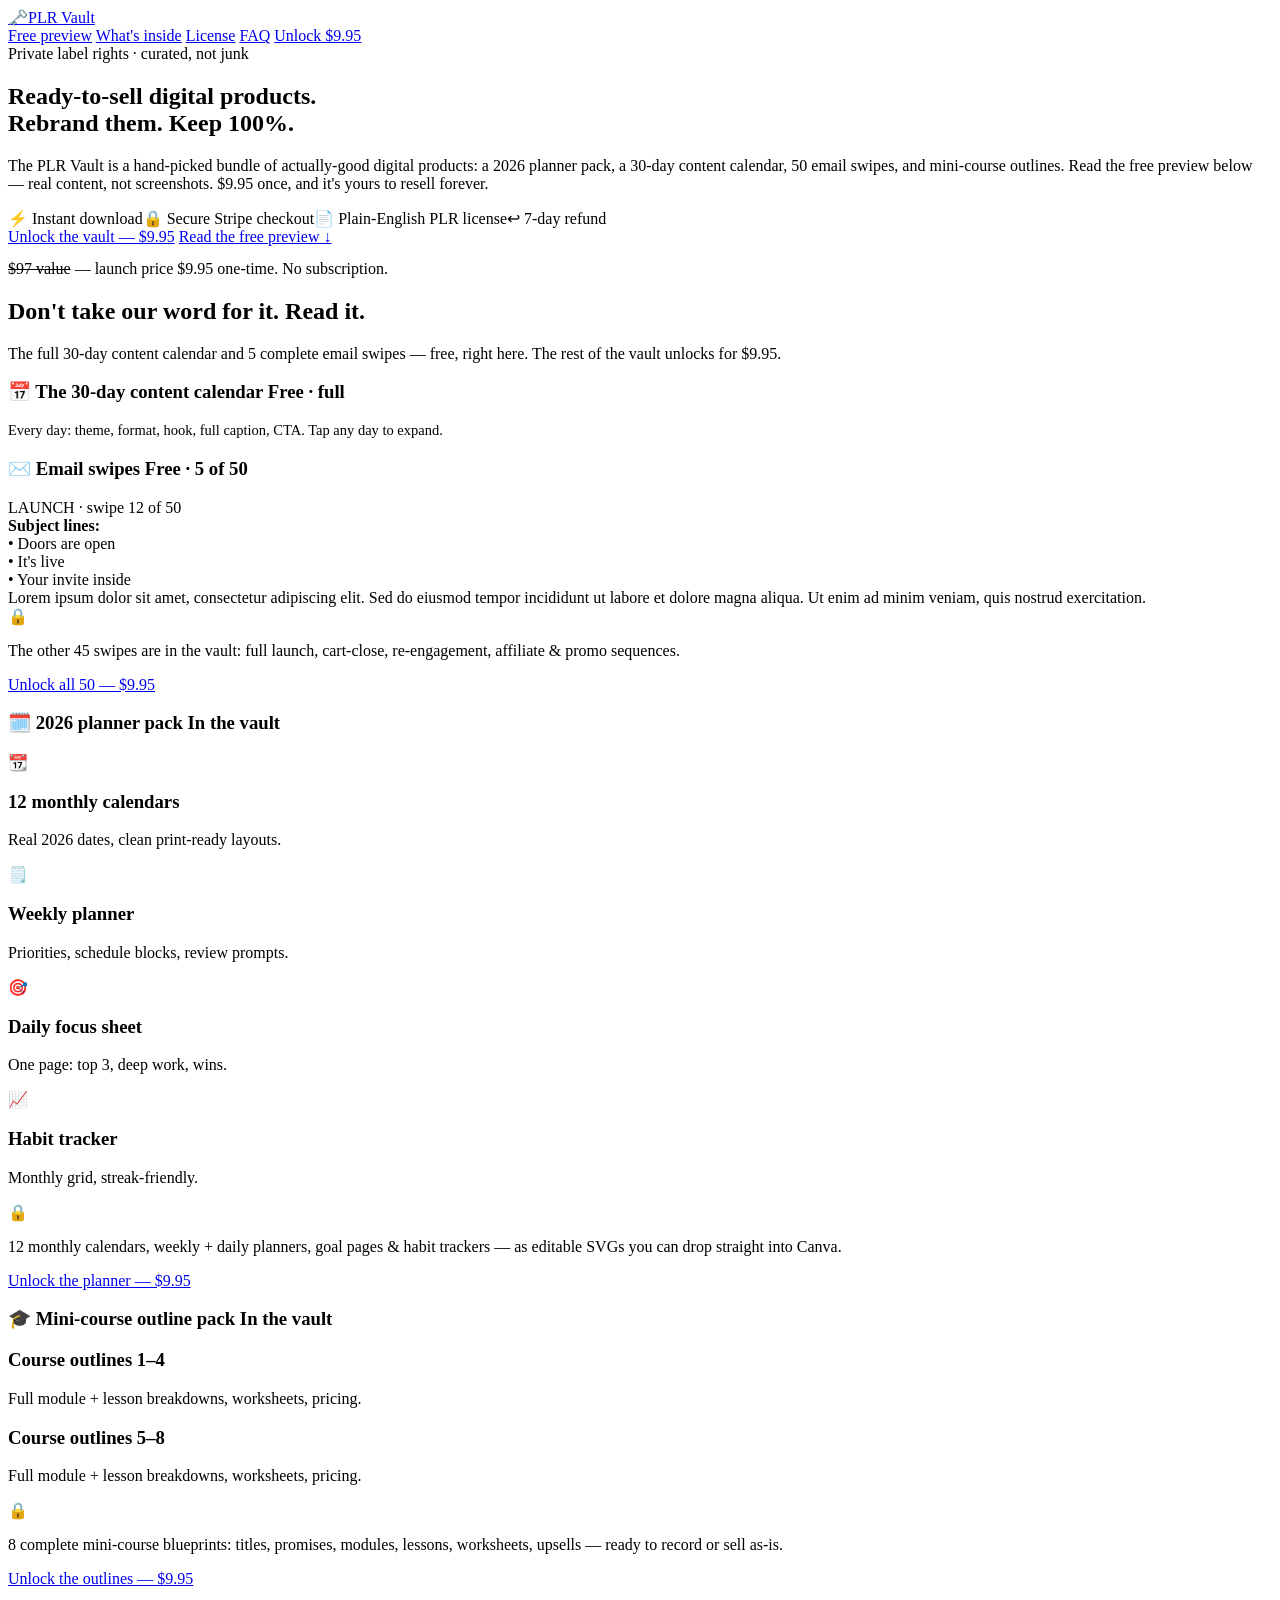
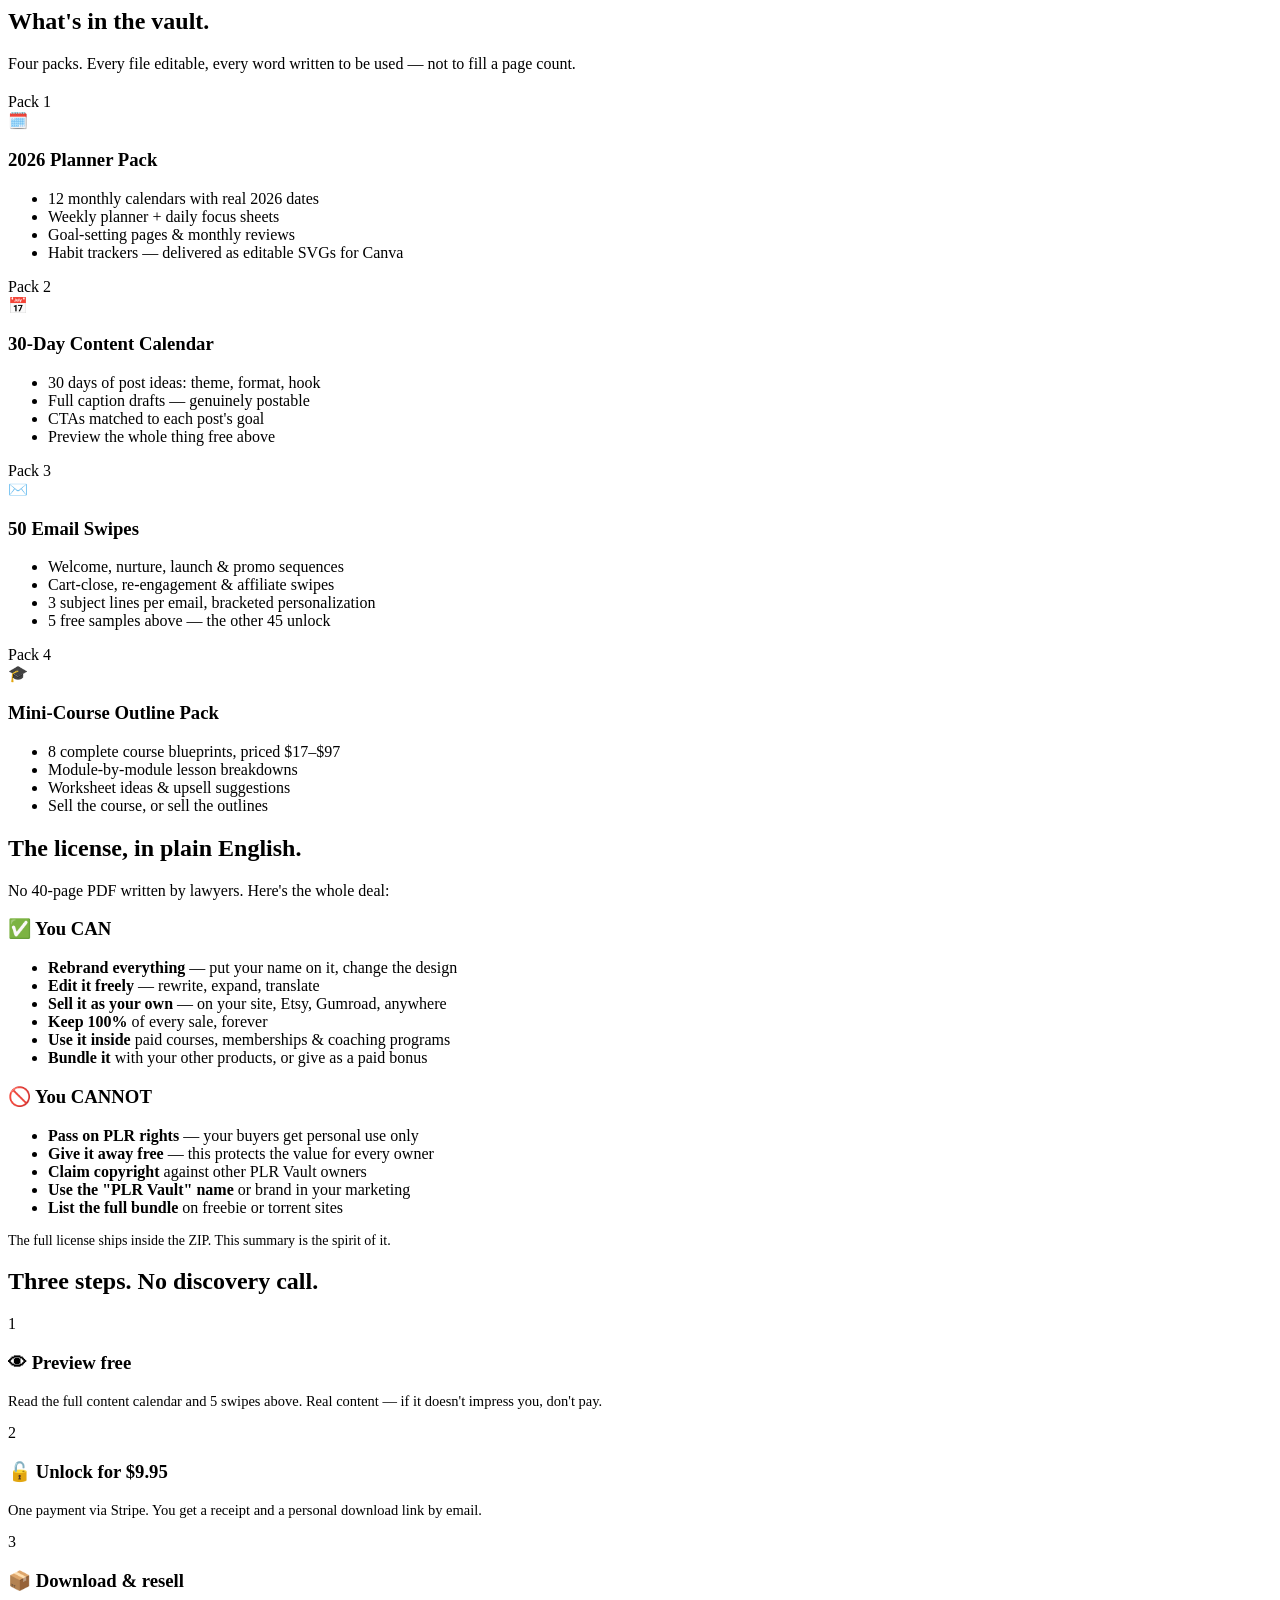
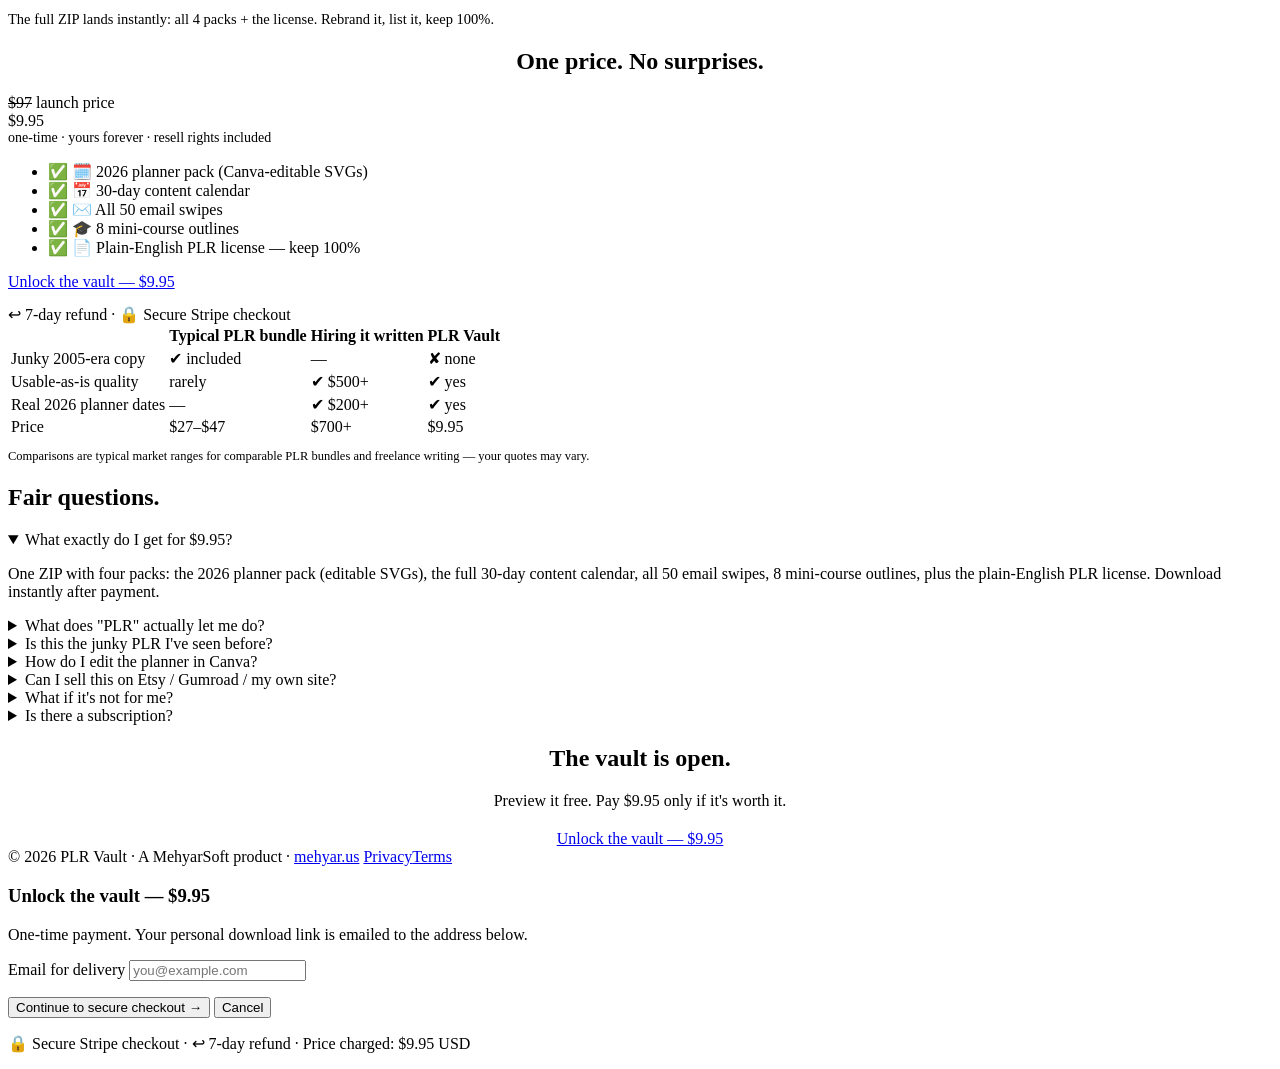
==== index.html @ eaf2afe1 "add index.html" ====
<!DOCTYPE html>
<html lang="en">
<head>
<meta charset="utf-8">
<meta name="viewport" content="width=device-width, initial-scale=1">
<title>PLR Vault — Ready-to-sell digital products. Rebrand them. Keep 100%.</title>
<meta name="description" content="A curated PLR bundle that doesn't feel like junk: 2026 planner pack, 30-day content calendar, 50 email swipes, mini-course outlines. Preview free. $9.95 one-time. Rebrand and resell as your own.">
<link rel="stylesheet" href="/styles.css">
<link rel="icon" href="data:image/svg+xml,<svg xmlns='http://www.w3.org/2000/svg' viewBox='0 0 100 100'><text y='.9em' font-size='90'>🗝️</text></svg>">
</head>
<body>

<header class="site-header">
  <div class="inner">
    <a class="brand" href="/"><span class="vault-mark">🗝️</span>PLR <span class="gold">Vault</span></a>
    <nav class="nav">
      <a href="#preview">Free preview</a>
      <a href="#inside">What's inside</a>
      <a href="#license">License</a>
      <a href="#faq">FAQ</a>
      <a class="nav-cta" href="#pricing" data-buy>Unlock $9.95</a>
    </nav>
  </div>
</header>

<main>
  <!-- HERO -->
  <section class="hero">
    <span class="kicker">Private label rights · curated, not junk</span>
    <h1>Ready-to-sell digital products.<br><span class="gold">Rebrand them. Keep 100%.</span></h1>
    <p class="lede">The PLR Vault is a hand-picked bundle of actually-good digital products: a 2026 planner pack, a 30-day content calendar, 50 email swipes, and mini-course outlines. Read the free preview below — real content, not screenshots. $9.95 once, and it's yours to resell forever.</p>
    <div class="trust-row">
      <span>⚡ Instant download</span><span>🔒 Secure Stripe checkout</span><span>📄 Plain-English PLR license</span><span>↩ 7-day refund</span>
    </div>
    <div class="hero-cta-row">
      <a class="btn" href="#pricing" data-buy>Unlock the vault — $9.95</a>
      <a class="btn ghost" href="#preview">Read the free preview ↓</a>
    </div>
    <p class="price-note" style="margin-top:14px"><s>$97 value</s> — launch price $9.95 one-time. No subscription.</p>
  </section>

  <!-- FREE PREVIEW -->
  <section id="preview">
    <h2 class="sec-title">Don't take our word for it. Read it.</h2>
    <p class="lede">The full 30-day content calendar and 5 complete email swipes — free, right here. The rest of the vault unlocks for $9.95.</p>

    <div class="teaser-block">
      <div class="teaser-head">
        <h3>📅 The 30-day content calendar <span class="free-badge">Free · full</span></h3>
      </div>
      <p class="lede" style="font-size:14.5px">Every day: theme, format, hook, full caption, CTA. Tap any day to expand.</p>
      <div class="cal-grid" id="cal-grid"></div>
    </div>

    <div class="teaser-block">
      <div class="teaser-head">
        <h3>✉️ Email swipes <span class="free-badge">Free · 5 of 50</span></h3>
      </div>
      <div id="swipe-list"></div>
      <div class="locked-card">
        <div class="blur">
          <div class="swipe"><div class="purpose">LAUNCH · swipe 12 of 50</div><div class="subj"><b>Subject lines:</b><br>• Doors are open<br>• It's live<br>• Your invite inside</div><div class="body">Lorem ipsum dolor sit amet, consectetur adipiscing elit. Sed do eiusmod tempor incididunt ut labore et dolore magna aliqua. Ut enim ad minim veniam, quis nostrud exercitation.</div></div>
        </div>
        <div class="locked-overlay">
          <div class="big">🔒</div>
          <p>The other 45 swipes are in the vault: full launch, cart-close, re-engagement, affiliate &amp; promo sequences.</p>
          <a class="btn small" href="#pricing" data-buy>Unlock all 50 — $9.95</a>
        </div>
      </div>
    </div>

    <div class="teaser-block">
      <div class="teaser-head">
        <h3>🗓️ 2026 planner pack <span class="locked-badge">In the vault</span></h3>
      </div>
      <div class="locked-card">
        <div class="blur">
          <div class="grid c4">
            <div class="card"><div class="icon">📆</div><h3>12 monthly calendars</h3><p>Real 2026 dates, clean print-ready layouts.</p></div>
            <div class="card"><div class="icon">🗒️</div><h3>Weekly planner</h3><p>Priorities, schedule blocks, review prompts.</p></div>
            <div class="card"><div class="icon">🎯</div><h3>Daily focus sheet</h3><p>One page: top 3, deep work, wins.</p></div>
            <div class="card"><div class="icon">📈</div><h3>Habit tracker</h3><p>Monthly grid, streak-friendly.</p></div>
          </div>
        </div>
        <div class="locked-overlay">
          <div class="big">🔒</div>
          <p>12 monthly calendars, weekly + daily planners, goal pages &amp; habit trackers — as editable SVGs you can drop straight into Canva.</p>
          <a class="btn small" href="#pricing" data-buy>Unlock the planner — $9.95</a>
        </div>
      </div>
    </div>

    <div class="teaser-block">
      <div class="teaser-head">
        <h3>🎓 Mini-course outline pack <span class="locked-badge">In the vault</span></h3>
      </div>
      <div class="locked-card">
        <div class="blur">
          <div class="grid c2">
            <div class="card"><h3>Course outlines 1–4</h3><p>Full module + lesson breakdowns, worksheets, pricing.</p></div>
            <div class="card"><h3>Course outlines 5–8</h3><p>Full module + lesson breakdowns, worksheets, pricing.</p></div>
          </div>
        </div>
        <div class="locked-overlay">
          <div class="big">🔒</div>
          <p>8 complete mini-course blueprints: titles, promises, modules, lessons, worksheets, upsells — ready to record or sell as-is.</p>
          <a class="btn small" href="#pricing" data-buy>Unlock the outlines — $9.95</a>
        </div>
      </div>
    </div>
  </section>

  <!-- WHAT'S INSIDE -->
  <section id="inside">
    <h2 class="sec-title">What's in the vault.</h2>
    <p class="lede">Four packs. Every file editable, every word written to be used — not to fill a page count.</p>
    <div class="grid c2" style="margin-top:20px">
      <div class="card">
        <span class="pack-count">Pack 1</span>
        <div class="icon">🗓️</div>
        <h3>2026 Planner Pack</h3>
        <ul>
          <li>12 monthly calendars with real 2026 dates</li>
          <li>Weekly planner + daily focus sheets</li>
          <li>Goal-setting pages &amp; monthly reviews</li>
          <li>Habit trackers — delivered as editable SVGs for Canva</li>
        </ul>
      </div>
      <div class="card">
        <span class="pack-count">Pack 2</span>
        <div class="icon">📅</div>
        <h3>30-Day Content Calendar</h3>
        <ul>
          <li>30 days of post ideas: theme, format, hook</li>
          <li>Full caption drafts — genuinely postable</li>
          <li>CTAs matched to each post's goal</li>
          <li>Preview the whole thing free above</li>
        </ul>
      </div>
      <div class="card">
        <span class="pack-count">Pack 3</span>
        <div class="icon">✉️</div>
        <h3>50 Email Swipes</h3>
        <ul>
          <li>Welcome, nurture, launch &amp; promo sequences</li>
          <li>Cart-close, re-engagement &amp; affiliate swipes</li>
          <li>3 subject lines per email, bracketed personalization</li>
          <li>5 free samples above — the other 45 unlock</li>
        </ul>
      </div>
      <div class="card">
        <span class="pack-count">Pack 4</span>
        <div class="icon">🎓</div>
        <h3>Mini-Course Outline Pack</h3>
        <ul>
          <li>8 complete course blueprints, priced $17–$97</li>
          <li>Module-by-module lesson breakdowns</li>
          <li>Worksheet ideas &amp; upsell suggestions</li>
          <li>Sell the course, or sell the outlines</li>
        </ul>
      </div>
    </div>
  </section>

  <!-- LICENSE -->
  <section id="license">
    <h2 class="sec-title">The license, in plain English.</h2>
    <p class="lede">No 40-page PDF written by lawyers. Here's the whole deal:</p>
    <div class="lic-grid">
      <div class="lic can">
        <h3>✅ You CAN</h3>
        <ul>
          <li><b>Rebrand everything</b> — put your name on it, change the design</li>
          <li><b>Edit it freely</b> — rewrite, expand, translate</li>
          <li><b>Sell it as your own</b> — on your site, Etsy, Gumroad, anywhere</li>
          <li><b>Keep 100%</b> of every sale, forever</li>
          <li><b>Use it inside</b> paid courses, memberships &amp; coaching programs</li>
          <li><b>Bundle it</b> with your other products, or give as a paid bonus</li>
        </ul>
      </div>
      <div class="lic cant">
        <h3>🚫 You CANNOT</h3>
        <ul>
          <li><b>Pass on PLR rights</b> — your buyers get personal use only</li>
          <li><b>Give it away free</b> — this protects the value for every owner</li>
          <li><b>Claim copyright</b> against other PLR Vault owners</li>
          <li><b>Use the "PLR Vault" name</b> or brand in your marketing</li>
          <li><b>List the full bundle</b> on freebie or torrent sites</li>
        </ul>
      </div>
    </div>
    <p class="lede" style="margin-top:16px; font-size:14px">The full license ships inside the ZIP. This summary is the spirit of it.</p>
  </section>

  <!-- HOW IT WORKS -->
  <section id="how">
    <h2 class="sec-title">Three steps. No discovery call.</h2>
    <div class="steps">
      <div class="step"><div class="n">1</div><h3>👁 Preview free</h3><p class="lede" style="font-size:14.5px">Read the full content calendar and 5 swipes above. Real content — if it doesn't impress you, don't pay.</p></div>
      <div class="step"><div class="n">2</div><h3>🔓 Unlock for $9.95</h3><p class="lede" style="font-size:14.5px">One payment via Stripe. You get a receipt and a personal download link by email.</p></div>
      <div class="step"><div class="n">3</div><h3>📦 Download &amp; resell</h3><p class="lede" style="font-size:14.5px">The full ZIP lands instantly: all 4 packs + the license. Rebrand it, list it, keep 100%.</p></div>
    </div>
  </section>

  <!-- PRICING -->
  <section id="pricing">
    <h2 class="sec-title" style="text-align:center">One price. No surprises.</h2>
    <div class="price-card">
      <div class="was"><s>$97</s> launch price</div>
      <div class="now"><span class="gold">$9.95</span></div>
      <div style="color:var(--muted); font-size:14px">one-time · yours forever · resell rights included</div>
      <ul>
        <li>✅ 🗓️ 2026 planner pack (Canva-editable SVGs)</li>
        <li>✅ 📅 30-day content calendar</li>
        <li>✅ ✉️ All 50 email swipes</li>
        <li>✅ 🎓 8 mini-course outlines</li>
        <li>✅ 📄 Plain-English PLR license — keep 100%</li>
      </ul>
      <a class="btn" href="#pricing" data-buy style="width:100%">Unlock the vault — $9.95</a>
      <p class="price-note" style="margin:14px 0 0">↩ 7-day refund · 🔒 Secure Stripe checkout</p>
    </div>
    <table class="vs-table">
      <tr><th></th><th>Typical PLR bundle</th><th>Hiring it written</th><th>PLR Vault</th></tr>
      <tr><td>Junky 2005-era copy</td><td>✔ included</td><td>—</td><td>✘ none</td></tr>
      <tr><td>Usable-as-is quality</td><td>rarely</td><td>✔ $500+</td><td>✔ yes</td></tr>
      <tr><td>Real 2026 planner dates</td><td>—</td><td>✔ $200+</td><td>✔ yes</td></tr>
      <tr><td>Price</td><td>$27–$47</td><td>$700+</td><td>$9.95</td></tr>
    </table>
    <p class="lede" style="font-size:12.5px; margin-top:10px">Comparisons are typical market ranges for comparable PLR bundles and freelance writing — your quotes may vary.</p>
  </section>

  <!-- FAQ -->
  <section id="faq">
    <h2 class="sec-title">Fair questions.</h2>
    <details class="faq" open>
      <summary>What exactly do I get for $9.95?</summary>
      <p>One ZIP with four packs: the 2026 planner pack (editable SVGs), the full 30-day content calendar, all 50 email swipes, 8 mini-course outlines, plus the plain-English PLR license. Download instantly after payment.</p>
    </details>
    <details class="faq">
      <summary>What does "PLR" actually let me do?</summary>
      <p>Rebrand it, edit it, and sell it as your own product — keeping 100% of every sale. Use it in courses and memberships too. The two hard rules: don't give it away free, and don't pass PLR rights on to your buyers (they buy personal-use rights from you).</p>
    </details>
    <details class="faq">
      <summary>Is this the junky PLR I've seen before?</summary>
      <p>No — that's the whole point of the Vault. Every swipe is written to send as-is, every calendar day is postable, every outline is a real course blueprint. Preview the free content above and judge for yourself.</p>
    </details>
    <details class="faq">
      <summary>How do I edit the planner in Canva?</summary>
      <p>The planner templates ship as SVG files. In Canva: upload the SVG, set it as your page background, then add text boxes on top. A step-by-step is in the README inside the ZIP.</p>
    </details>
    <details class="faq">
      <summary>Can I sell this on Etsy / Gumroad / my own site?</summary>
      <p>Yes — anywhere you sell digital products. Price it however you like and keep everything.</p>
    </details>
    <details class="faq">
      <summary>What if it's not for me?</summary>
      <p>Email us within 7 days and we'll refund you. Bad products shouldn't be your problem.</p>
    </details>
    <details class="faq">
      <summary>Is there a subscription?</summary>
      <p>No. $9.95 once. If we add future vaults, you buy only the ones you want.</p>
    </details>
  </section>

  <!-- FINAL CTA -->
  <section style="text-align:center">
    <h2 class="sec-title">The vault is open.</h2>
    <p class="lede" style="margin:0 auto 20px">Preview it free. Pay $9.95 only if it's worth it.</p>
    <a class="btn" href="#pricing" data-buy>Unlock the vault — $9.95</a>
  </section>
</main>

<footer>
  <div class="inner">
    <span>© 2026 PLR Vault · A MehyarSoft product · <a href="https://mehyar.us" target="_blank" rel="noreferrer">mehyar.us</a></span>
    <span><a href="/privacy.html">Privacy</a><a href="/terms.html">Terms</a></span>
  </div>
</footer>

<!-- buy modal -->
<div class="modal-back" id="buy-modal" role="dialog" aria-modal="true" aria-label="Checkout">
  <div class="modal">
    <h3>Unlock the vault — $9.95</h3>
    <p>One-time payment. Your personal download link is emailed to the address below.</p>
    <label for="buy-email">Email for delivery</label>
    <input type="email" id="buy-email" placeholder="you@example.com" autocomplete="email">
    <p class="err" id="buy-err"></p>
    <div class="row">
      <button class="btn small" id="buy-submit" style="flex:1">Continue to secure checkout →</button>
      <button class="btn small ghost" id="buy-cancel">Cancel</button>
    </div>
    <p class="fine">🔒 Secure Stripe checkout · ↩ 7-day refund · Price charged: $9.95 USD</p>
  </div>
</div>

<script src="/teaser-data.js"></script>
<script src="/app.js"></script>
</body>
</html>
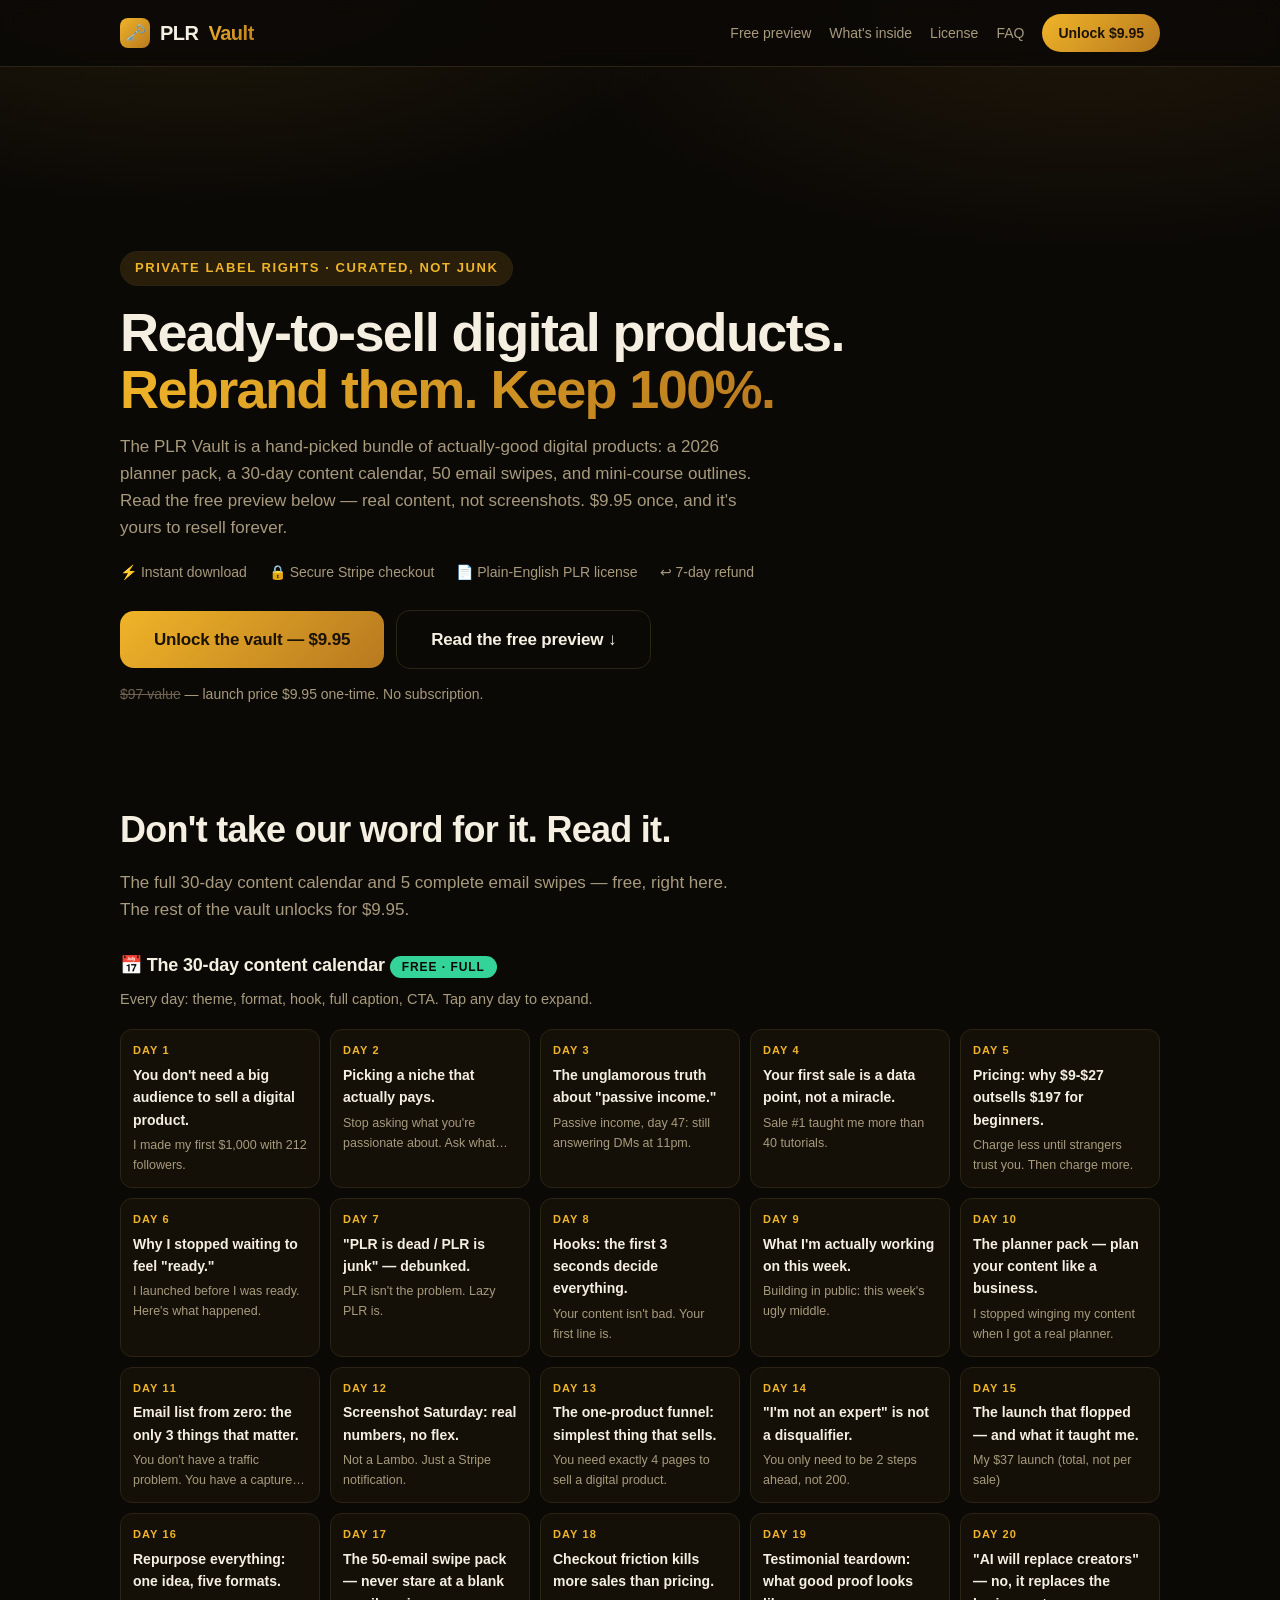
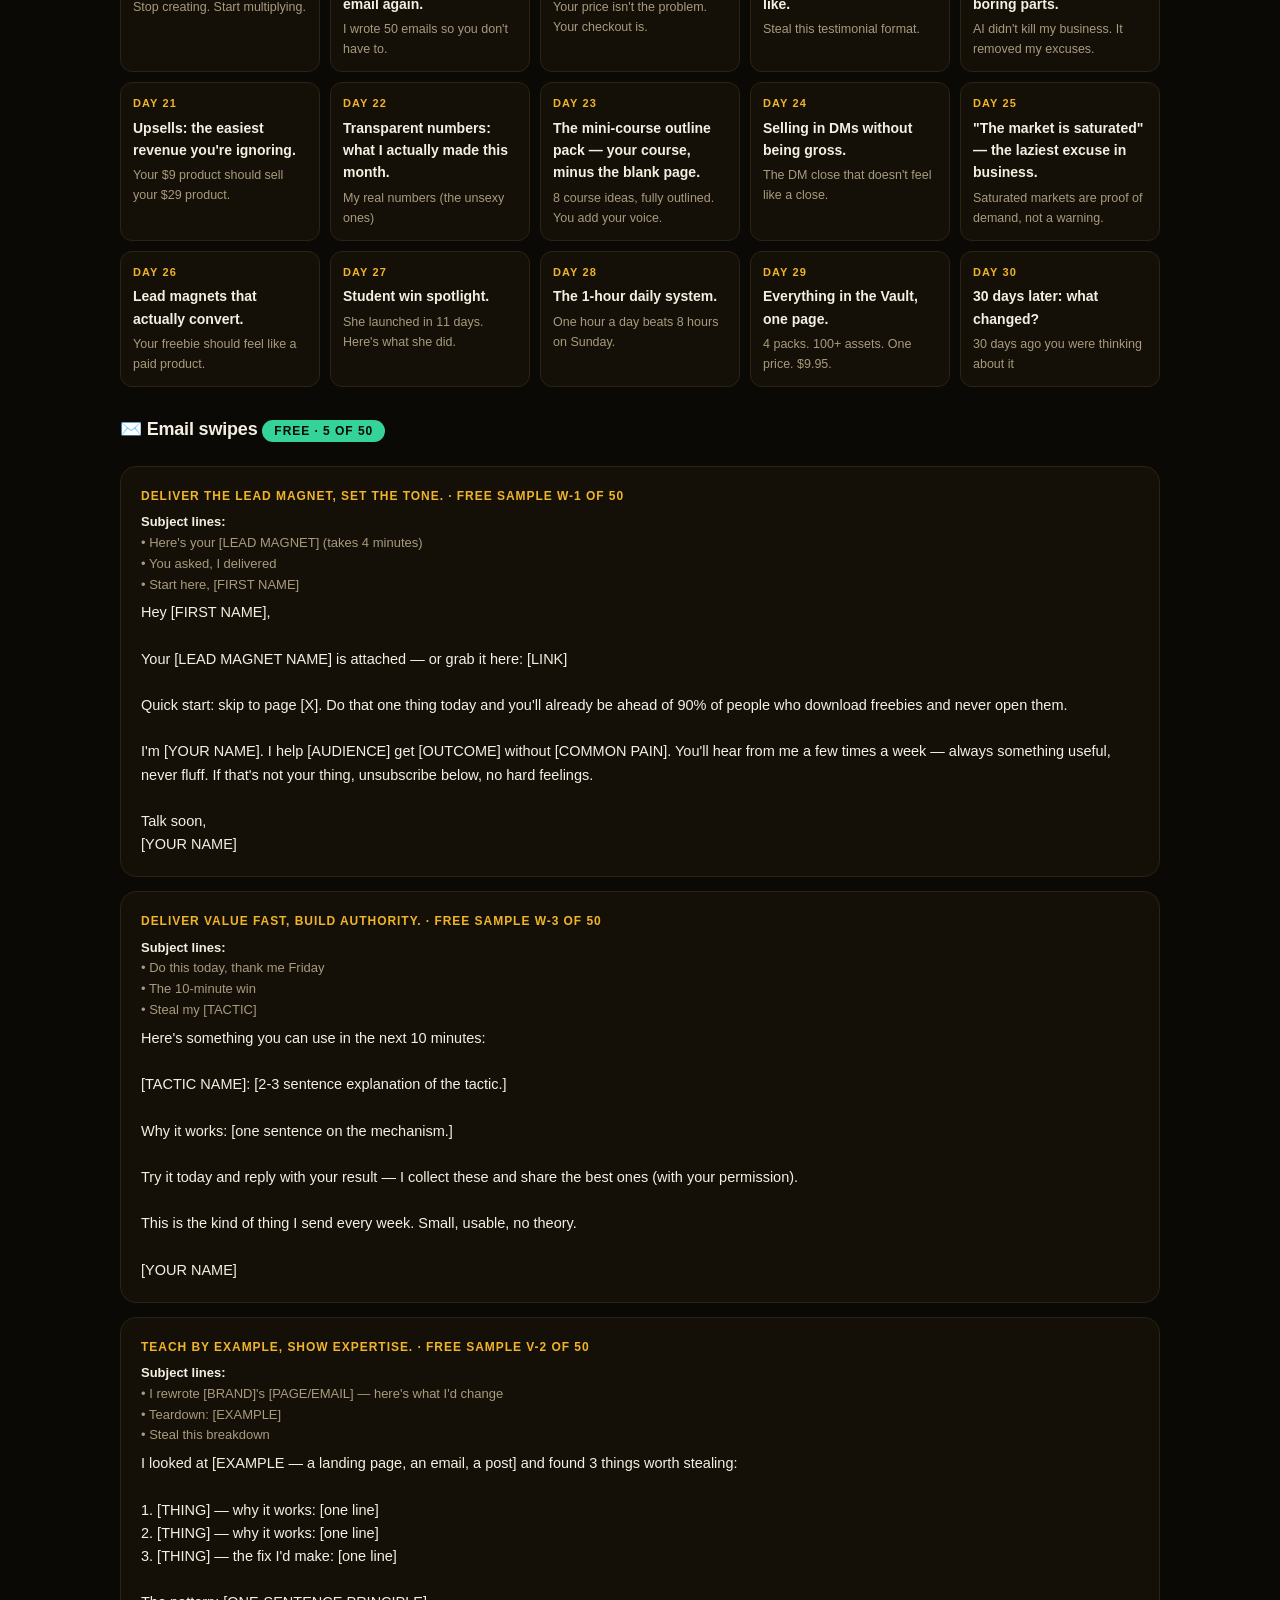
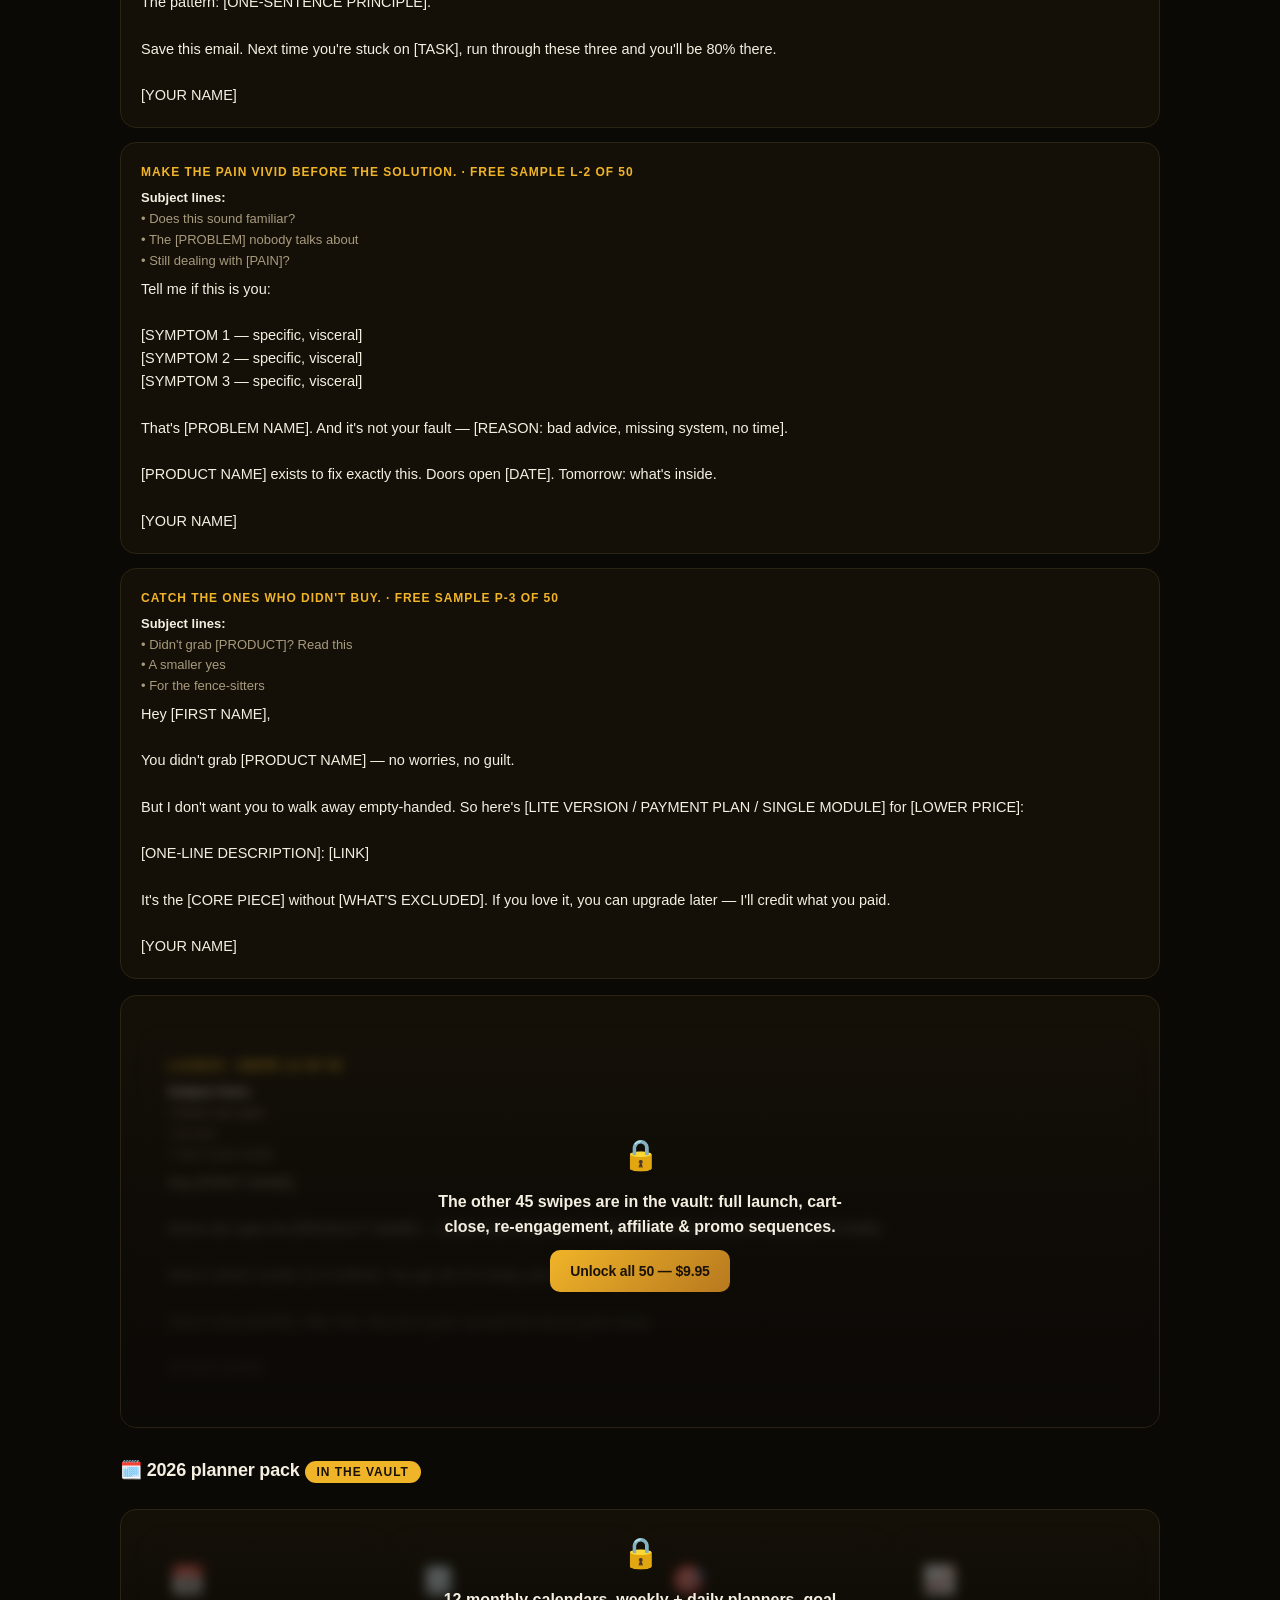
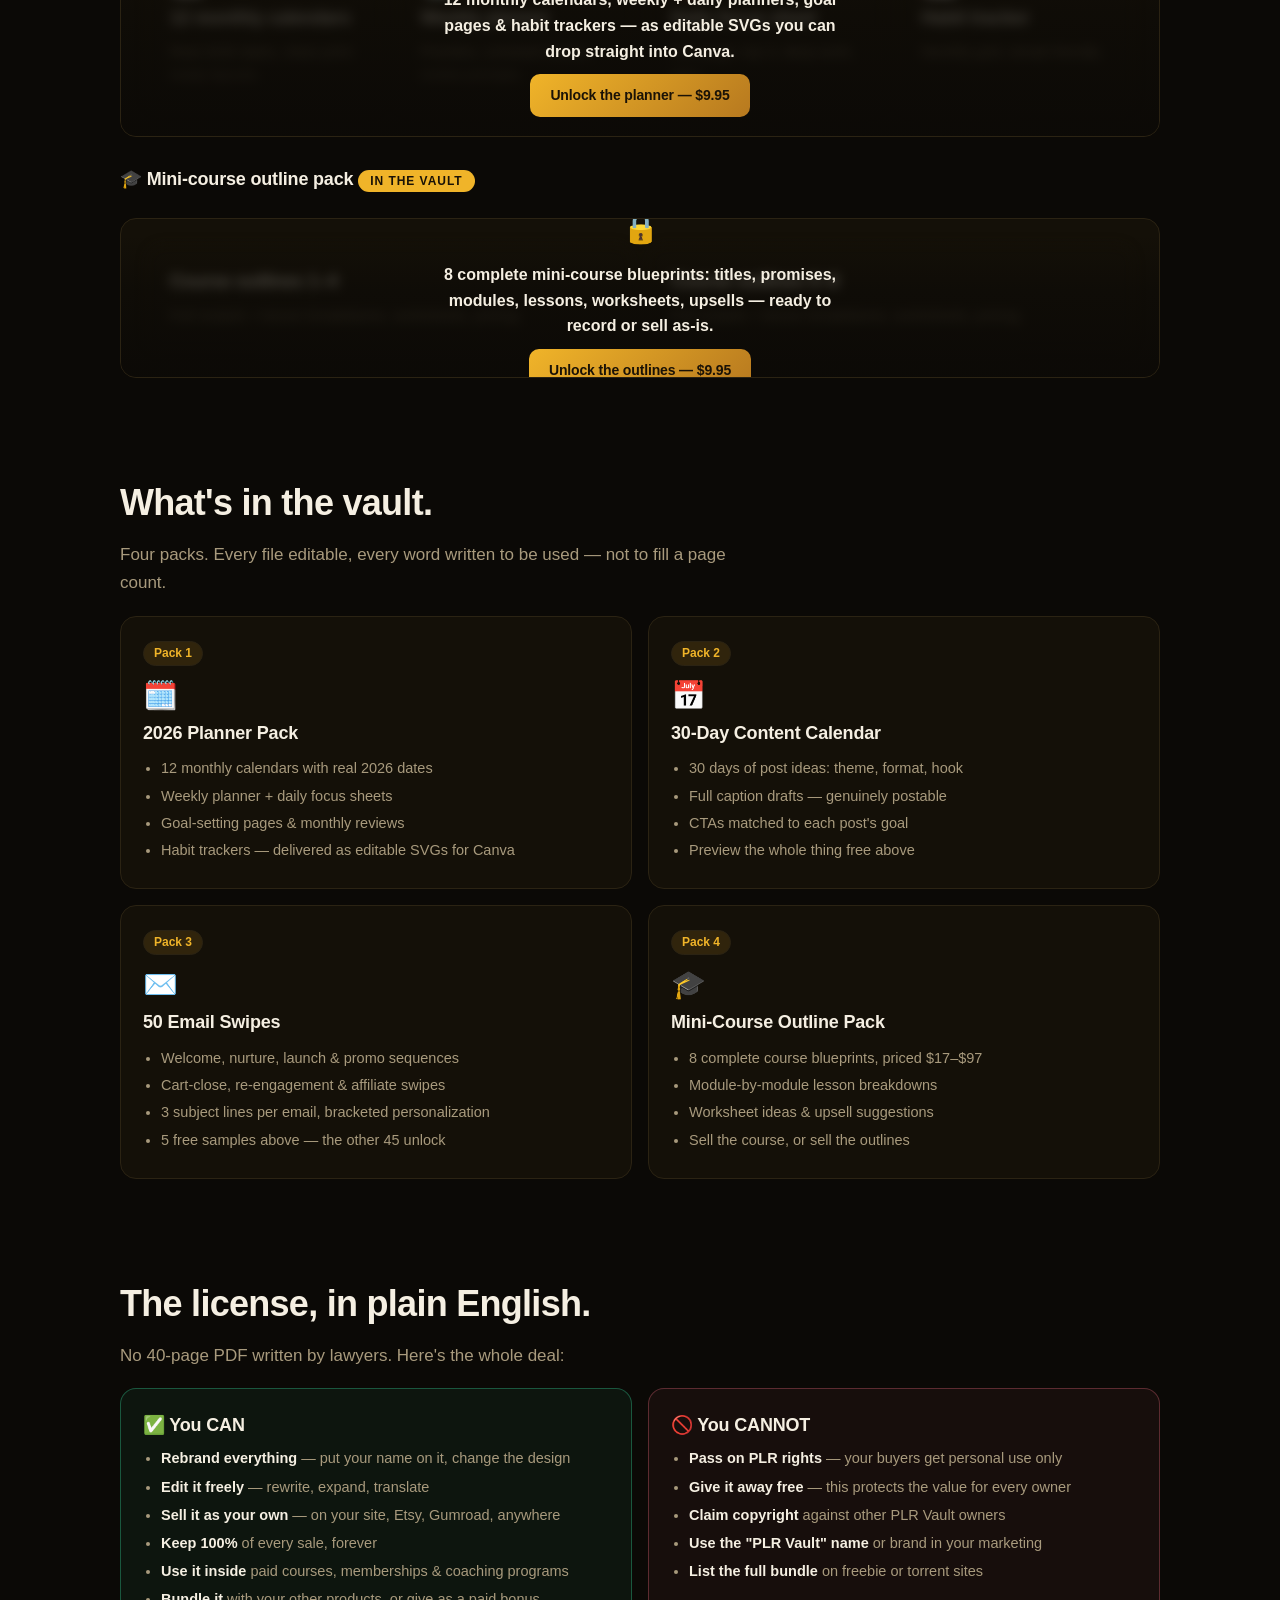
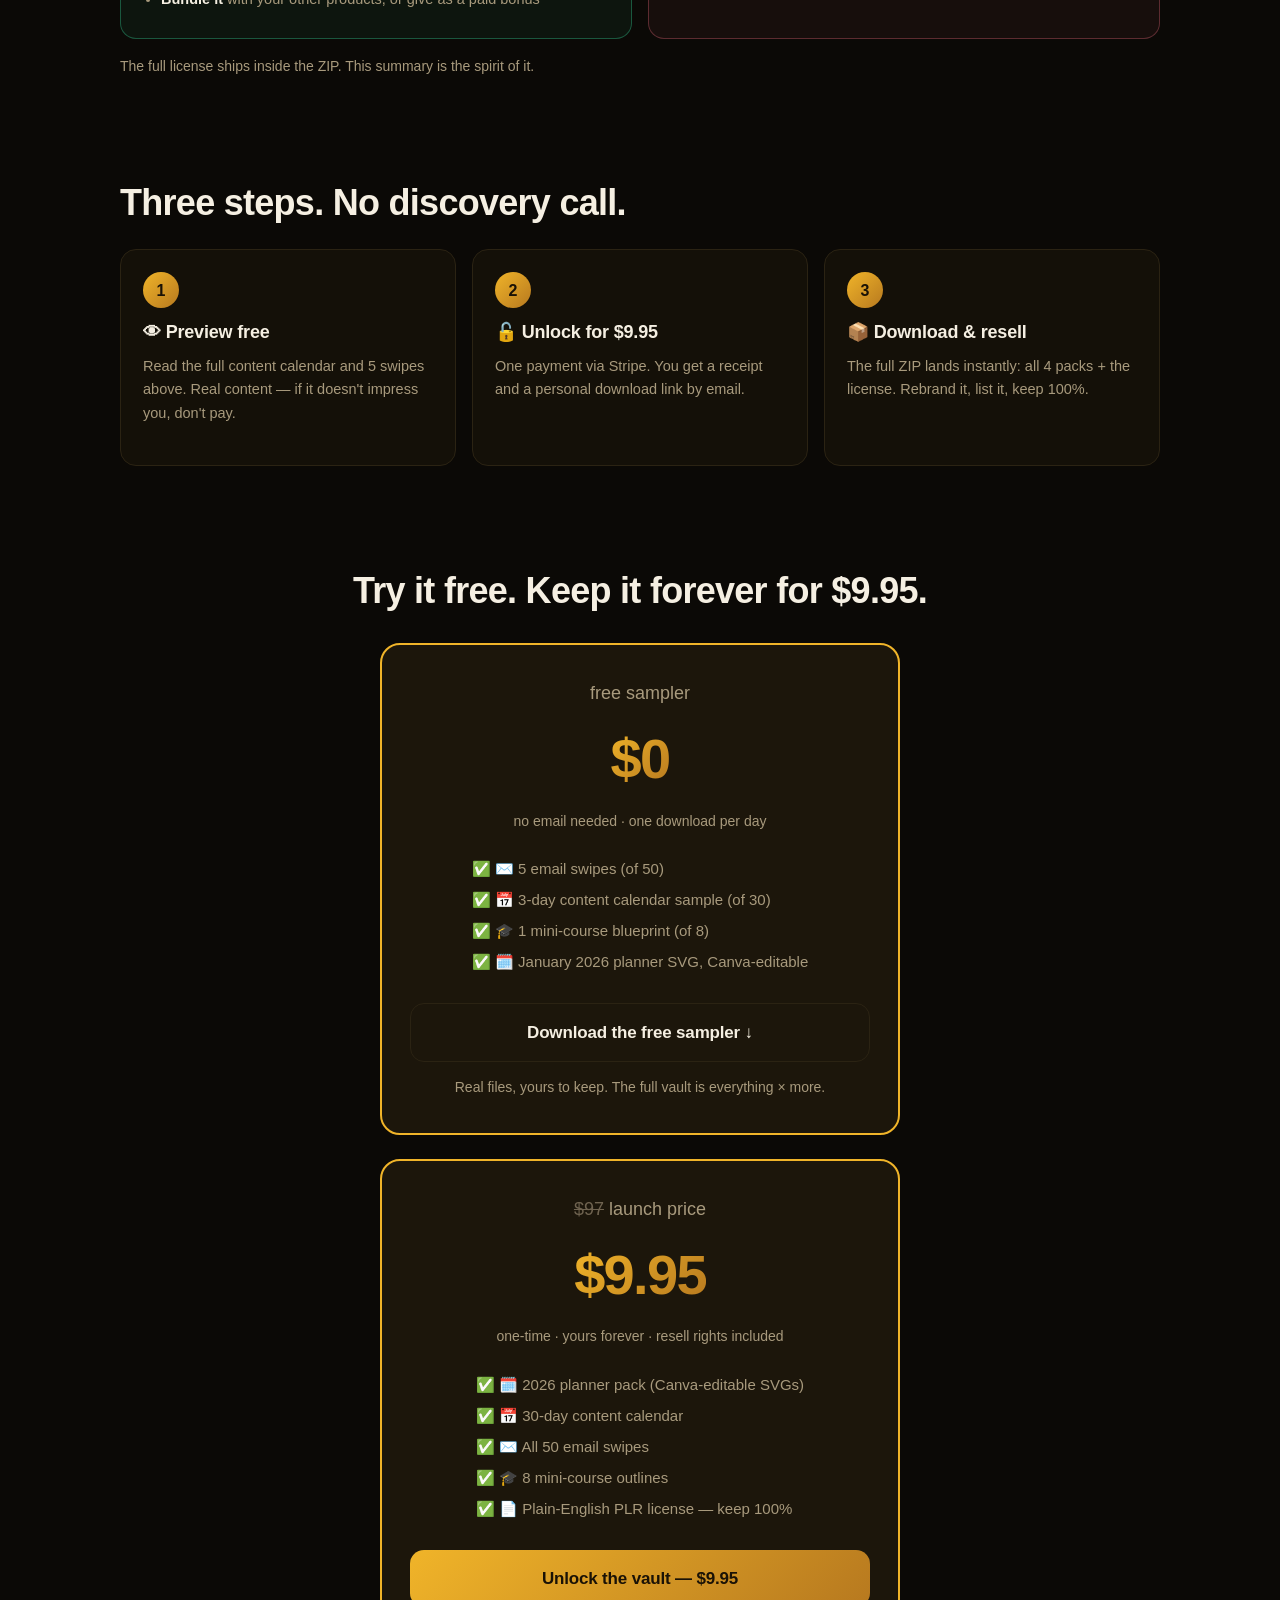
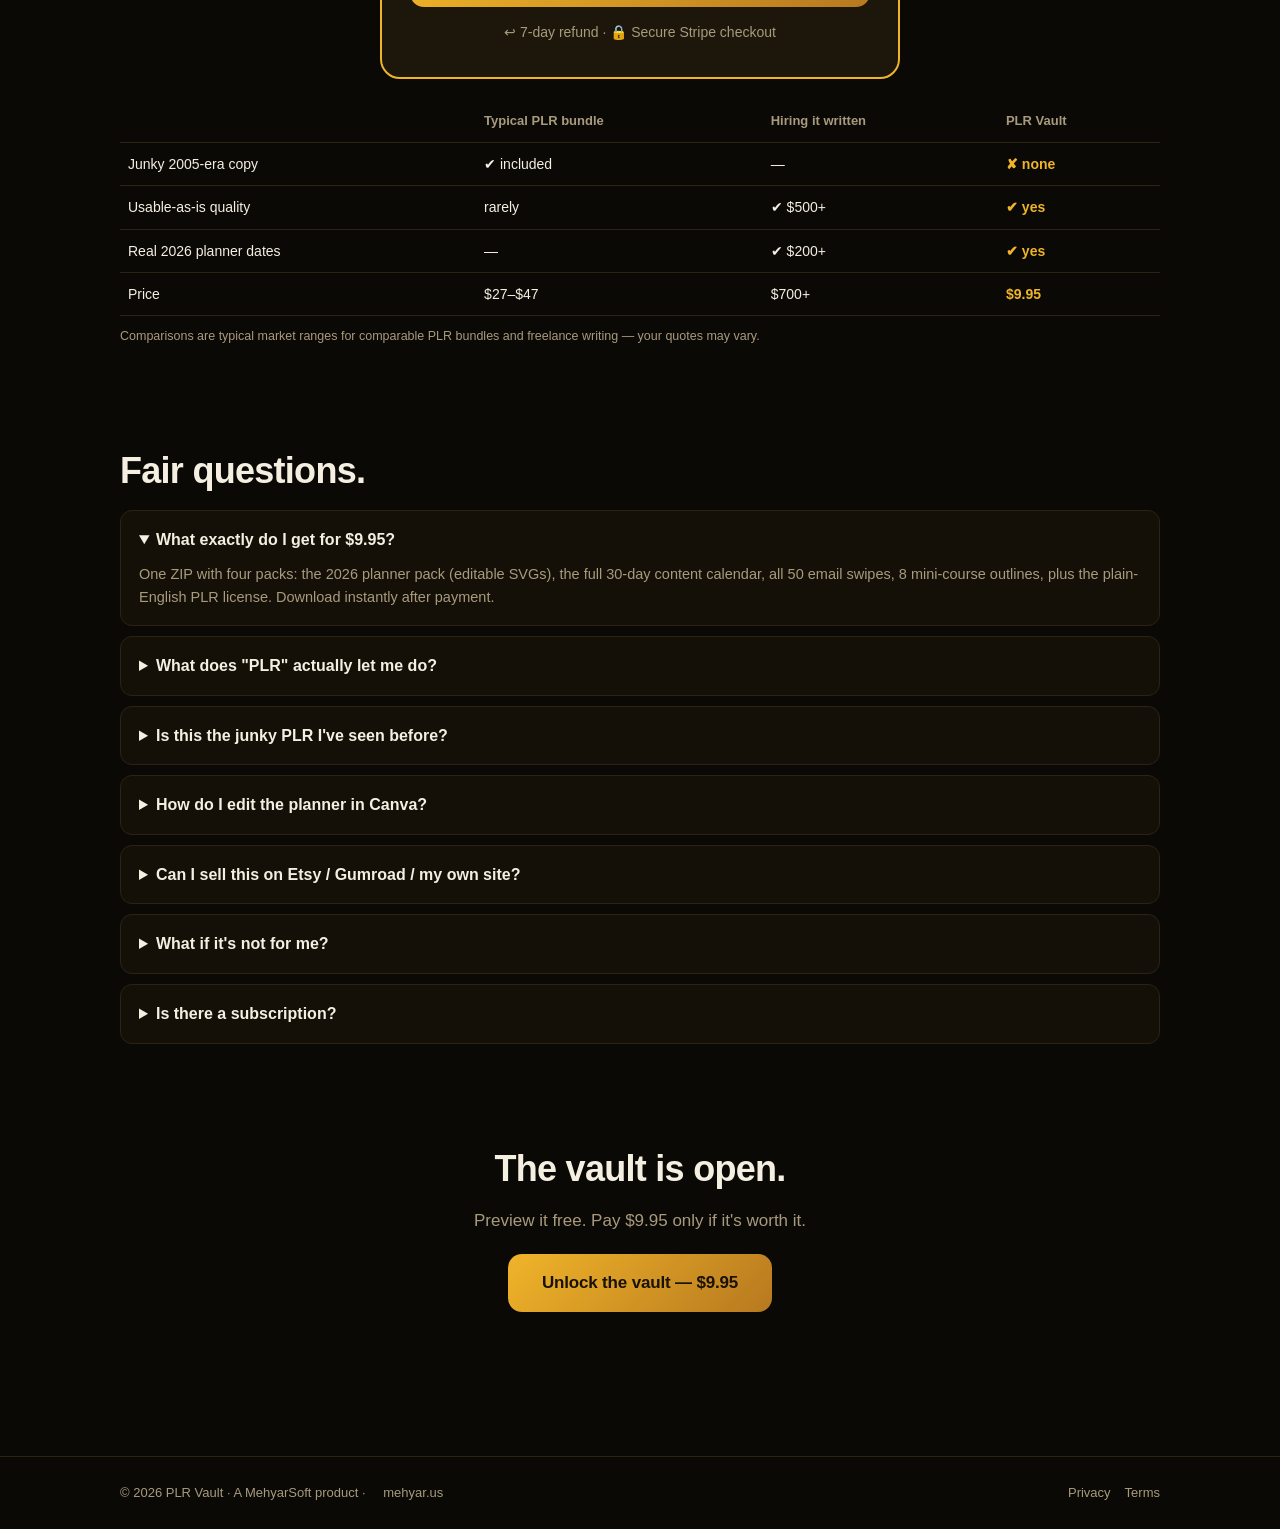
==== commit 18c74947: "PLR Vault PWA: sandbox master incl. free tier + functions (2026-09-16)" ====
--- a/index.html
+++ b/index.html
@@ -59,7 +59,7 @@
       <div id="swipe-list"></div>
       <div class="locked-card">
         <div class="blur">
-          <div class="swipe"><div class="purpose">LAUNCH · swipe 12 of 50</div><div class="subj"><b>Subject lines:</b><br>• Doors are open<br>• It's live<br>• Your invite inside</div><div class="body">Lorem ipsum dolor sit amet, consectetur adipiscing elit. Sed do eiusmod tempor incididunt ut labore et dolore magna aliqua. Ut enim ad minim veniam, quis nostrud exercitation.</div></div>
+          <div class="swipe"><div class="purpose">LAUNCH · swipe 12 of 50</div><div class="subj"><b>Subject lines:</b><br>• Doors are open<br>• It's live<br>• Your invite inside</div><div class="body">Hey [FIRST NAME],<br><br>Doors are open for [PRODUCT NAME] — [ONE-LINE DESCRIPTION] for [AUDIENCE] who want [OUTCOME].<br><br>Here's what's inside: [3-4 bullets]. You get all of it today, plus [BONUS], for [PRICE].<br><br>Doors close [DATE]. After that, the price goes up and the bonus goes away.<br><br>[YOUR NAME]</div></div>
         </div>
         <div class="locked-overlay">
           <div class="big">🔒</div>
@@ -204,7 +204,20 @@
 
   <!-- PRICING -->
   <section id="pricing">
-    <h2 class="sec-title" style="text-align:center">One price. No surprises.</h2>
+    <h2 class="sec-title" style="text-align:center">Try it free. Keep it forever for $9.95.</h2>
+    <div class="price-card" style="margin-bottom:18px">
+      <div class="was">free sampler</div>
+      <div class="now"><span class="gold">$0</span></div>
+      <div style="color:var(--muted); font-size:14px">no email needed · one download per day</div>
+      <ul>
+        <li>✅ ✉️ 5 email swipes (of 50)</li>
+        <li>✅ 📅 3-day content calendar sample (of 30)</li>
+        <li>✅ 🎓 1 mini-course blueprint (of 8)</li>
+        <li>✅ 🗓️ January 2026 planner SVG, Canva-editable</li>
+      </ul>
+      <a class="btn ghost" href="/api/free-sample" style="width:100%">Download the free sampler ↓</a>
+      <p class="price-note" style="margin:14px 0 0">Real files, yours to keep. The full vault is everything × more.</p>
+    </div>
     <div class="price-card">
       <div class="was"><s>$97</s> launch price</div>
       <div class="now"><span class="gold">$9.95</span></div>
--- a/styles.css
+++ b/styles.css
@@ -0,0 +1,260 @@
+/* PLR Vault — ink & gold vault theme. Mobile-first, vanilla, no build step. */
+:root {
+  --bg: #0b0906;
+  --surface: #141008;
+  --surface-2: #1c160b;
+  --line: #2b2313;
+  --text: #f5efe2;
+  --muted: #a89a7d;
+  --accent: #f0b429;
+  --accent-2: #f7dc6f;
+  --accent-soft: rgba(240, 180, 41, .12);
+  --grad: linear-gradient(135deg, #f0b429, #b7791f);
+  --ok: #34d399;
+  --err: #fb7185;
+  --radius: 16px;
+  --maxw: 1080px;
+  --font: -apple-system, BlinkMacSystemFont, "Segoe UI", Inter, Roboto, Helvetica, Arial, sans-serif;
+}
+
+* { box-sizing: border-box; }
+html { -webkit-text-size-adjust: 100%; scroll-behavior: smooth; }
+body {
+  margin: 0;
+  background:
+    radial-gradient(900px 420px at 15% -5%, rgba(240, 180, 41, .10) 0%, transparent 60%) fixed,
+    radial-gradient(900px 420px at 85% 0%, rgba(183, 121, 31, .12) 0%, transparent 60%) fixed,
+    var(--bg);
+  color: var(--text);
+  font-family: var(--font);
+  line-height: 1.6;
+  font-size: 16px;
+}
+
+/* ---------- header ---------- */
+.site-header {
+  position: sticky; top: 0; z-index: 20;
+  background: rgba(11, 9, 6, .88);
+  backdrop-filter: blur(10px); -webkit-backdrop-filter: blur(10px);
+  border-bottom: 1px solid var(--line);
+}
+.site-header .inner {
+  max-width: var(--maxw); margin: 0 auto;
+  padding: 14px 20px;
+  display: flex; align-items: center; justify-content: space-between; gap: 12px;
+}
+.brand { font-weight: 800; font-size: 20px; letter-spacing: -.5px; color: var(--text); text-decoration: none; display:flex; align-items:center; gap:10px; }
+.brand .vault-mark {
+  width: 30px; height: 30px; border-radius: 8px; display: inline-flex; align-items: center; justify-content: center;
+  background: var(--grad); font-size: 17px;
+}
+.brand span.gold {
+  background: var(--grad); -webkit-background-clip: text; background-clip: text;
+  -webkit-text-fill-color: transparent; color: transparent;
+}
+.nav { display: flex; align-items: center; }
+.nav a { color: var(--muted); text-decoration: none; font-size: 14px; margin-left: 18px; }
+.nav a:hover { color: var(--text); }
+.nav .nav-cta {
+  margin-left: 18px; padding: 8px 16px; border-radius: 999px;
+  background: var(--grad); color: #1a1206; font-weight: 800;
+}
+.nav .nav-cta:hover { color: #1a1206; opacity: .92; }
+@media (max-width: 560px) { .nav a:not(.nav-cta) { display: none; } }
+
+/* ---------- layout ---------- */
+main { max-width: var(--maxw); margin: 0 auto; padding: 0 20px 72px; }
+main section { margin-top: clamp(56px, 9vw, 96px); }
+section[id] { scroll-margin-top: 76px; }
+h1 { font-size: clamp(30px, 8.5vw, 54px); line-height: 1.06; letter-spacing: -0.03em; margin: 0 0 14px; text-wrap: balance; }
+h2 { font-size: clamp(22px, 5.5vw, 30px); letter-spacing: -0.02em; margin: 0 0 10px; text-wrap: balance; }
+.sec-title { font-size: clamp(24px, 6vw, 36px); letter-spacing: -0.02em; text-wrap: balance; }
+h3 { font-size: 18px; margin: 0 0 8px; letter-spacing: -0.01em; }
+p.lede { color: var(--muted); font-size: 17px; margin: 0 0 18px; max-width: 640px; }
+::selection { background: rgba(240, 180, 41, .35); }
+a:focus-visible, button:focus-visible, input:focus-visible, summary:focus-visible {
+  outline: 2px solid var(--accent); outline-offset: 2px; border-radius: 6px;
+}
+
+/* ---------- hero ---------- */
+.hero { padding-top: clamp(48px, 8vw, 88px); text-align: left; }
+.hero .kicker {
+  display: inline-block; font-size: 13px; font-weight: 700; letter-spacing: .12em; text-transform: uppercase;
+  color: var(--accent); background: var(--accent-soft); border: 1px solid var(--line);
+  padding: 6px 14px; border-radius: 999px; margin-bottom: 18px;
+}
+.hero h1 .gold {
+  background: var(--grad); -webkit-background-clip: text; background-clip: text;
+  -webkit-text-fill-color: transparent; color: transparent;
+}
+.trust-row { display: flex; flex-wrap: wrap; gap: 10px 22px; margin: 20px 0 26px; color: var(--muted); font-size: 14px; }
+.trust-row b { color: var(--text); }
+
+.btn {
+  display: inline-block; border: 0; cursor: pointer; text-decoration: none;
+  background: var(--grad); color: #1a1206; font-weight: 800; font-size: 17px;
+  padding: 15px 34px; border-radius: 14px; letter-spacing: -.01em;
+}
+.btn:hover { opacity: .93; }
+.btn.ghost {
+  background: transparent; color: var(--text);
+  border: 1px solid var(--line);
+}
+.btn.small { font-size: 14px; padding: 10px 20px; border-radius: 10px; }
+.hero-cta-row { display: flex; gap: 12px; flex-wrap: wrap; align-items: center; }
+.price-note { color: var(--muted); font-size: 14px; }
+.price-note s { color: #6f6350; }
+
+/* ---------- cards & grids ---------- */
+.grid { display: grid; gap: 16px; }
+.grid.c2 { grid-template-columns: repeat(2, 1fr); }
+.grid.c3 { grid-template-columns: repeat(3, 1fr); }
+.grid.c4 { grid-template-columns: repeat(4, 1fr); }
+@media (max-width: 860px) { .grid.c4 { grid-template-columns: repeat(2, 1fr); } .grid.c3 { grid-template-columns: repeat(2, 1fr); } }
+@media (max-width: 560px) { .grid.c2, .grid.c3, .grid.c4 { grid-template-columns: 1fr; } }
+.card {
+  background: var(--surface); border: 1px solid var(--line); border-radius: var(--radius);
+  padding: 22px;
+}
+.card h3 { margin-top: 0; }
+.card .icon { font-size: 28px; }
+.card p { color: var(--muted); font-size: 14.5px; margin: 6px 0 0; }
+.card ul { margin: 10px 0 0; padding-left: 18px; color: var(--muted); font-size: 14.5px; }
+.card ul li { margin: 4px 0; }
+.pack-count {
+  display: inline-block; font-size: 12px; font-weight: 700; color: var(--accent);
+  background: var(--accent-soft); border: 1px solid var(--line); border-radius: 999px; padding: 2px 10px; margin-bottom: 8px;
+}
+
+/* ---------- teaser ---------- */
+.teaser-block { margin-top: 28px; }
+.teaser-head { display: flex; align-items: baseline; justify-content: space-between; gap: 12px; flex-wrap: wrap; }
+.free-badge {
+  font-size: 12px; font-weight: 800; letter-spacing: .08em; text-transform: uppercase;
+  color: #0b0906; background: var(--ok); border-radius: 999px; padding: 4px 12px;
+}
+.locked-badge {
+  font-size: 12px; font-weight: 800; letter-spacing: .08em; text-transform: uppercase;
+  color: #1a1206; background: var(--accent); border-radius: 999px; padding: 4px 12px;
+}
+.cal-grid { display: grid; grid-template-columns: repeat(5, 1fr); gap: 10px; margin-top: 16px; }
+@media (max-width: 860px) { .cal-grid { grid-template-columns: repeat(3, 1fr); } }
+@media (max-width: 560px) { .cal-grid { grid-template-columns: repeat(2, 1fr); } }
+.cal-day {
+  background: var(--surface); border: 1px solid var(--line); border-radius: 12px; padding: 12px;
+  cursor: pointer; transition: border-color .15s;
+}
+.cal-day:hover { border-color: var(--accent); }
+.cal-day .d { font-size: 11px; font-weight: 800; letter-spacing: .1em; color: var(--accent); text-transform: uppercase; }
+.cal-day .t { font-weight: 700; font-size: 14px; margin: 4px 0; }
+.cal-day .h { color: var(--muted); font-size: 12.5px; display: -webkit-box; -webkit-line-clamp: 2; -webkit-box-orient: vertical; overflow: hidden; }
+.cal-day .full { display: none; margin-top: 8px; border-top: 1px dashed var(--line); padding-top: 8px; }
+.cal-day.open .full { display: block; }
+.cal-day .full p { font-size: 13px; color: var(--text); margin: 6px 0; }
+.cal-day .full .lbl { font-size: 11px; font-weight: 800; letter-spacing: .08em; text-transform: uppercase; color: var(--muted); }
+.cal-day .cta-line { font-size: 12.5px; color: var(--accent); margin-top: 6px; }
+
+.swipe { background: var(--surface); border: 1px solid var(--line); border-radius: var(--radius); padding: 20px; margin-top: 14px; }
+.swipe .purpose { font-size: 12px; font-weight: 800; letter-spacing: .08em; text-transform: uppercase; color: var(--accent); }
+.swipe .subj { font-size: 13px; color: var(--muted); margin: 6px 0; }
+.swipe .subj b { color: var(--text); }
+.swipe .body { font-size: 14.5px; white-space: pre-wrap; }
+
+.locked-card {
+  position: relative; border: 1px solid var(--line); border-radius: var(--radius);
+  background: var(--surface); padding: 26px; margin-top: 16px; overflow: hidden;
+}
+.locked-card .blur { filter: blur(6px); user-select: none; pointer-events: none; opacity: .5; }
+.locked-overlay {
+  position: absolute; inset: 0; display: flex; flex-direction: column; align-items: center; justify-content: center;
+  gap: 10px; text-align: center; padding: 20px;
+  background: linear-gradient(to bottom, transparent 10%, rgba(11,9,6,.55) 45%, rgba(11,9,6,.92));
+}
+.locked-overlay .big { font-size: 30px; }
+.locked-overlay p { margin: 0; color: var(--text); font-weight: 700; max-width: 420px; }
+
+/* ---------- license ---------- */
+.lic-grid { display: grid; grid-template-columns: 1fr 1fr; gap: 16px; margin-top: 18px; }
+@media (max-width: 640px) { .lic-grid { grid-template-columns: 1fr; } }
+.lic { border-radius: var(--radius); padding: 22px; border: 1px solid var(--line); }
+.lic.can { background: rgba(52, 211, 153, .06); border-color: rgba(52, 211, 153, .35); }
+.lic.cant { background: rgba(251, 113, 133, .05); border-color: rgba(251, 113, 133, .3); }
+.lic h3 { margin-top: 0; }
+.lic ul { margin: 8px 0 0; padding-left: 18px; font-size: 14.5px; color: var(--muted); }
+.lic ul li { margin: 5px 0; }
+.lic ul li b { color: var(--text); }
+
+/* ---------- steps ---------- */
+.steps { display: grid; grid-template-columns: repeat(3, 1fr); gap: 16px; margin-top: 18px; counter-reset: step; }
+@media (max-width: 640px) { .steps { grid-template-columns: 1fr; } }
+.step { background: var(--surface); border: 1px solid var(--line); border-radius: var(--radius); padding: 22px; }
+.step .n {
+  width: 36px; height: 36px; border-radius: 50%; background: var(--grad); color: #1a1206;
+  font-weight: 800; display: inline-flex; align-items: center; justify-content: center; margin-bottom: 10px;
+}
+
+/* ---------- pricing ---------- */
+.price-card {
+  max-width: 520px; margin: 24px auto 0; text-align: center;
+  background: var(--surface-2); border: 2px solid var(--accent); border-radius: 20px; padding: 34px 28px;
+}
+.price-card .was { color: var(--muted); font-size: 18px; }
+.price-card .was s { color: #6f6350; }
+.price-card .now { font-size: 56px; font-weight: 800; letter-spacing: -.03em; margin: 6px 0; }
+.price-card .now .gold {
+  background: var(--grad); -webkit-background-clip: text; background-clip: text;
+  -webkit-text-fill-color: transparent; color: transparent;
+}
+.price-card ul { list-style: none; padding: 0; margin: 18px 0 22px; text-align: left; display: inline-block; }
+.price-card ul li { margin: 7px 0; font-size: 15px; color: var(--muted); }
+.price-card ul li b { color: var(--text); }
+.vs-table { width: 100%; border-collapse: collapse; margin-top: 22px; font-size: 14px; }
+.vs-table th, .vs-table td { padding: 10px 8px; border-bottom: 1px solid var(--line); text-align: left; }
+.vs-table th { color: var(--muted); font-weight: 600; font-size: 13px; }
+.vs-table td:last-child { color: var(--accent); font-weight: 700; }
+
+/* ---------- faq ---------- */
+details.faq {
+  background: var(--surface); border: 1px solid var(--line); border-radius: 12px;
+  padding: 16px 18px; margin-top: 10px;
+}
+details.faq summary { cursor: pointer; font-weight: 700; }
+details.faq p { color: var(--muted); font-size: 14.5px; margin: 10px 0 0; }
+
+/* ---------- success ---------- */
+.success-wrap { max-width: 640px; margin: 0 auto; padding-top: clamp(48px, 8vw, 88px); text-align: center; }
+.spinner {
+  width: 46px; height: 46px; margin: 24px auto; border-radius: 50%;
+  border: 4px solid var(--line); border-top-color: var(--accent);
+  animation: spin 0.9s linear infinite;
+}
+@keyframes spin { to { transform: rotate(360deg); } }
+.dl-btn { margin-top: 18px; }
+.token-note { color: var(--muted); font-size: 13px; margin-top: 14px; }
+
+/* ---------- modal ---------- */
+.modal-back {
+  position: fixed; inset: 0; z-index: 50; background: rgba(0,0,0,.65);
+  display: none; align-items: center; justify-content: center; padding: 20px;
+}
+.modal-back.open { display: flex; }
+.modal {
+  background: var(--surface-2); border: 1px solid var(--line); border-radius: 18px;
+  max-width: 440px; width: 100%; padding: 28px;
+}
+.modal h3 { margin-top: 0; }
+.modal p { color: var(--muted); font-size: 14.5px; }
+.modal label { display: block; font-size: 13px; font-weight: 700; margin: 14px 0 6px; }
+.modal input[type=email] {
+  width: 100%; padding: 13px 14px; border-radius: 10px; font-size: 16px;
+  background: var(--bg); border: 1px solid var(--line); color: var(--text);
+}
+.modal .err { color: var(--err); font-size: 13px; min-height: 20px; margin: 6px 0 0; }
+.modal .row { display: flex; gap: 10px; margin-top: 8px; }
+.modal .fine { font-size: 12px; color: var(--muted); margin-top: 12px; }
+
+/* ---------- footer ---------- */
+footer { border-top: 1px solid var(--line); margin-top: 72px; }
+footer .inner { max-width: var(--maxw); margin: 0 auto; padding: 26px 20px; display: flex; justify-content: space-between; gap: 12px; flex-wrap: wrap; color: var(--muted); font-size: 13px; }
+footer a { color: var(--muted); text-decoration: none; margin-left: 14px; }
+footer a:hover { color: var(--text); }
